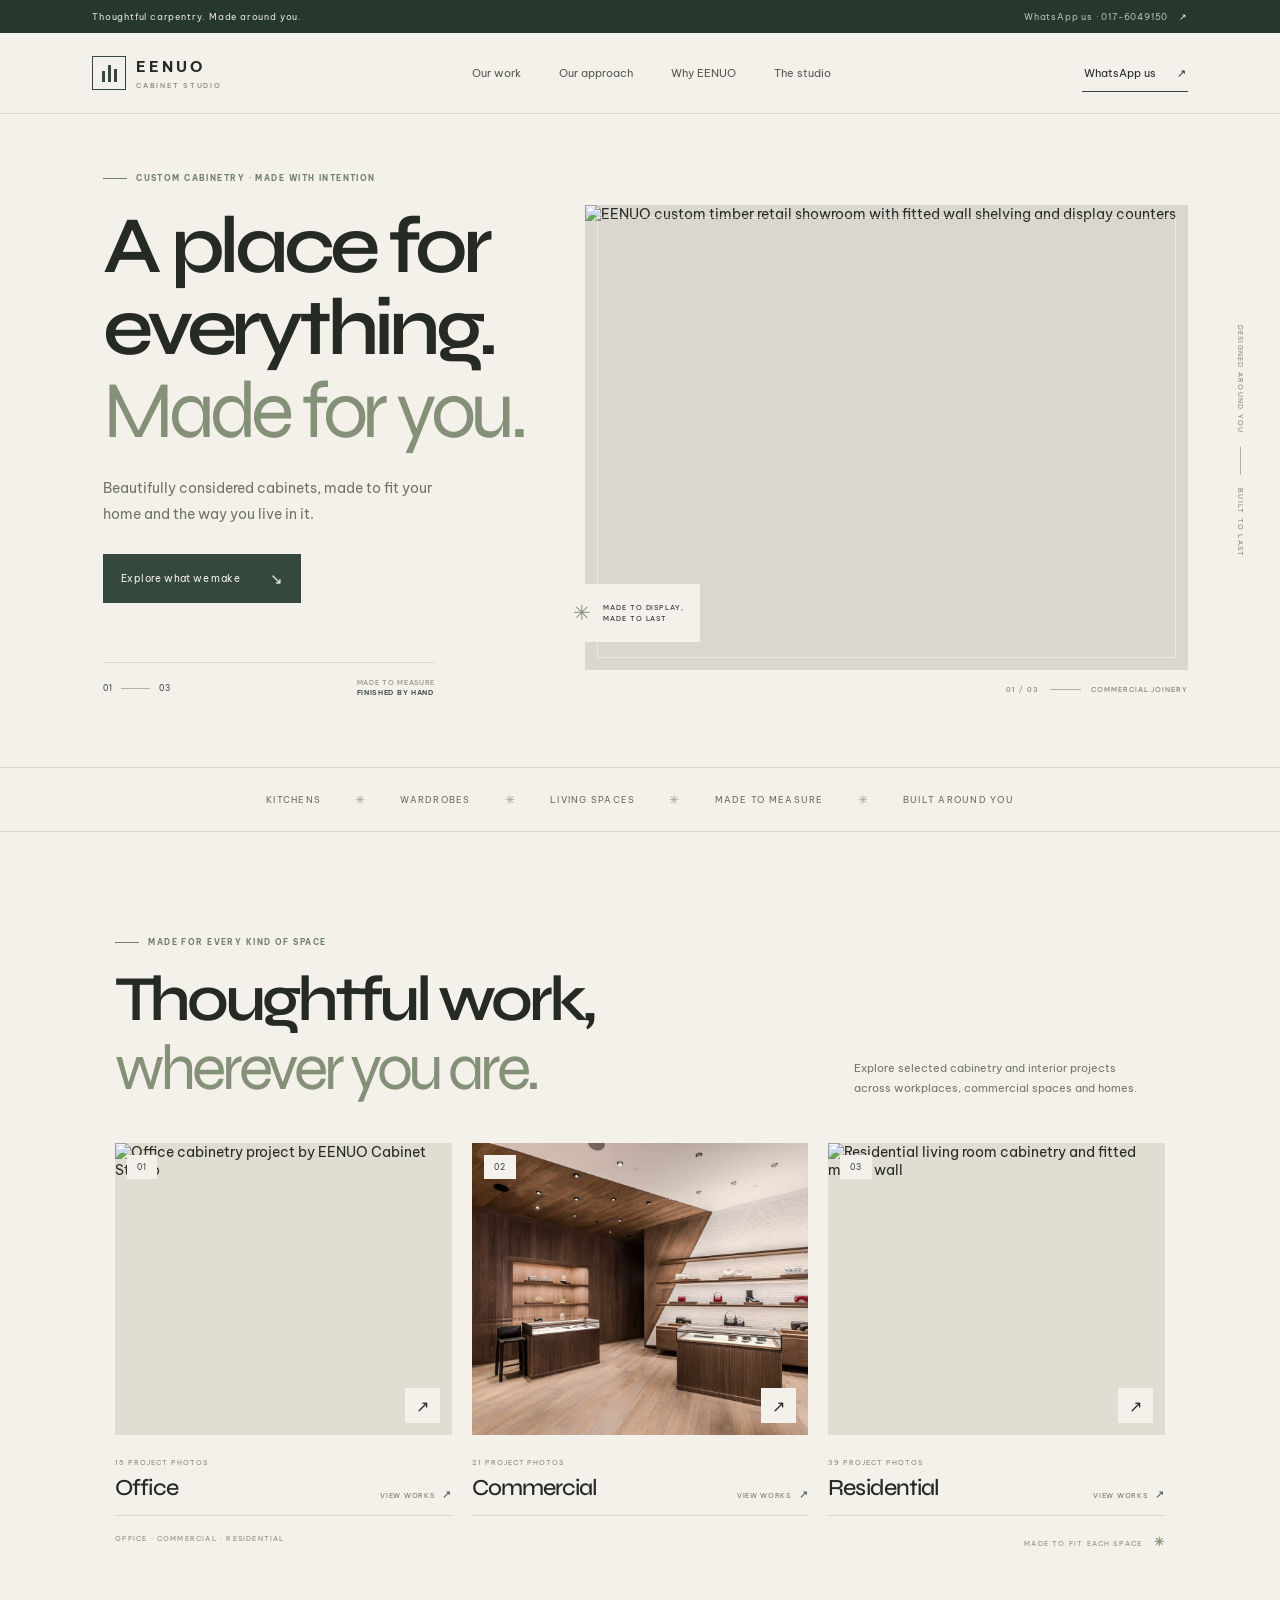
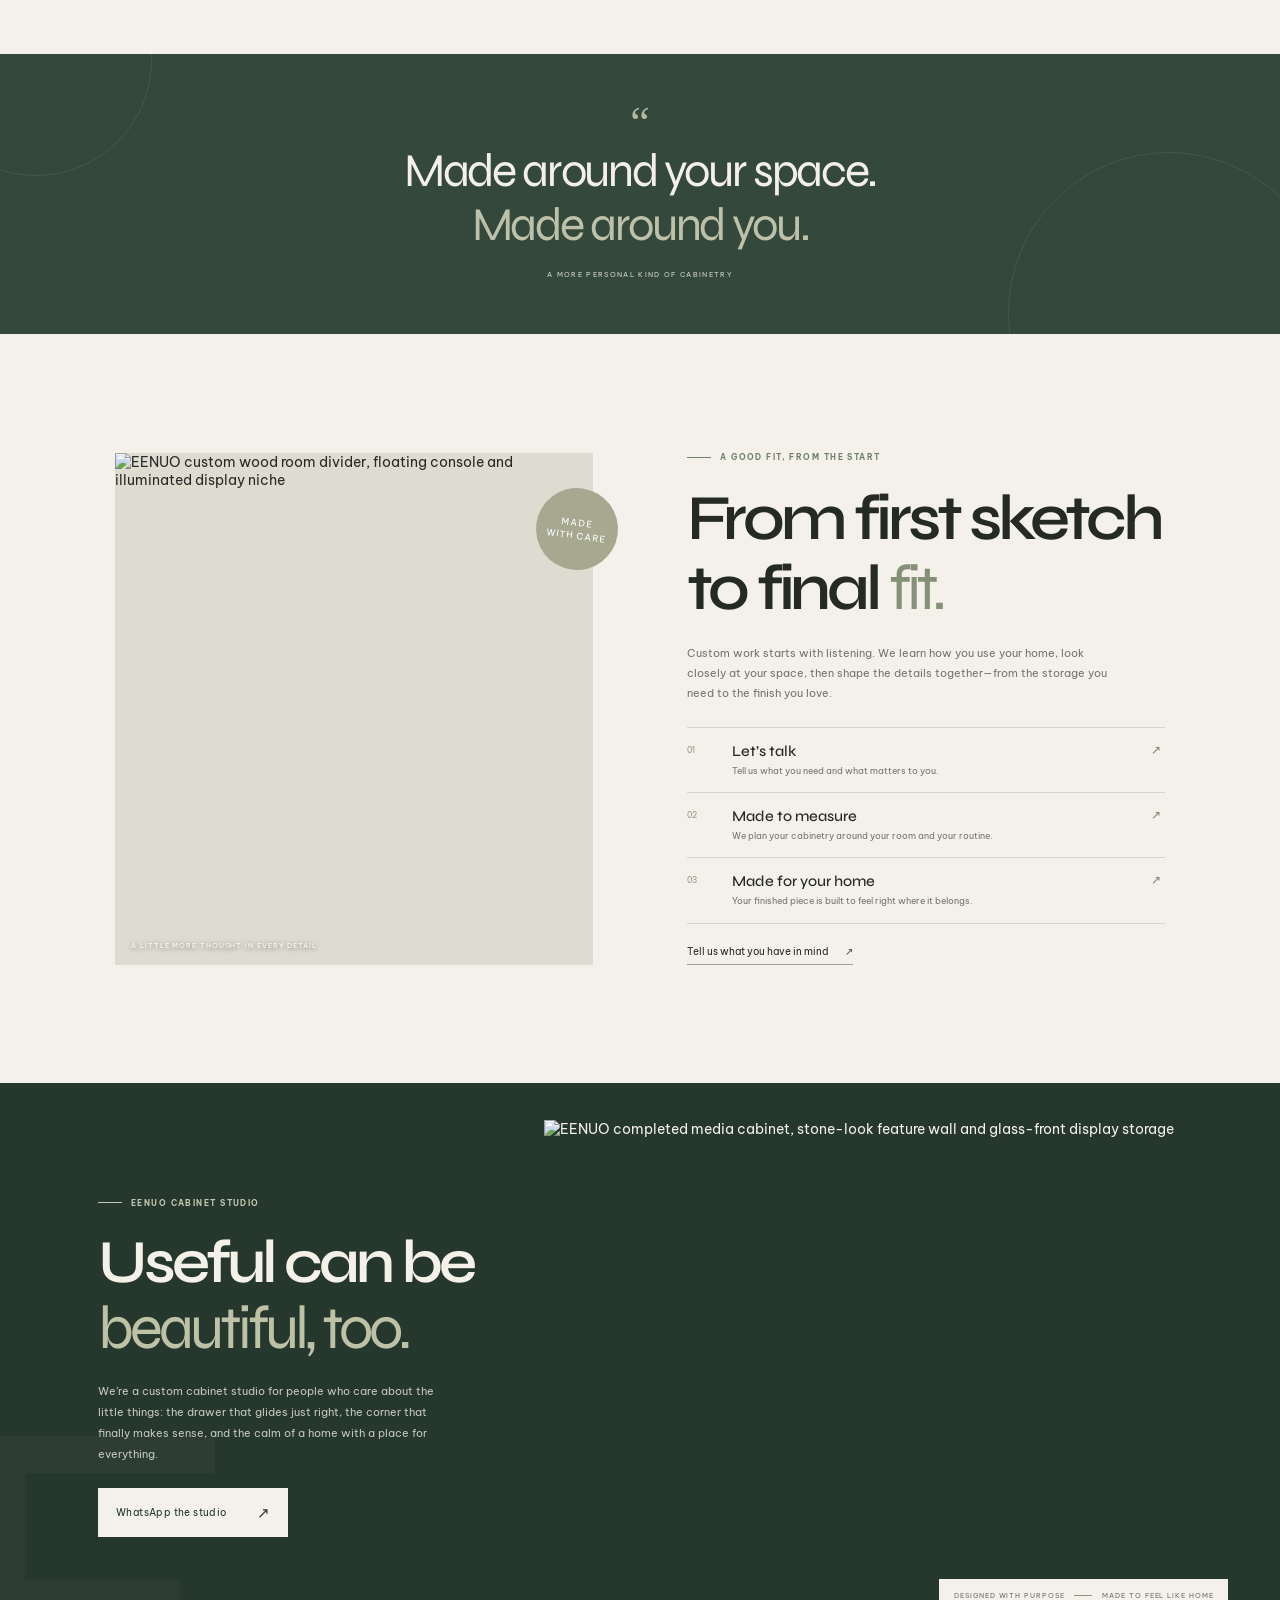
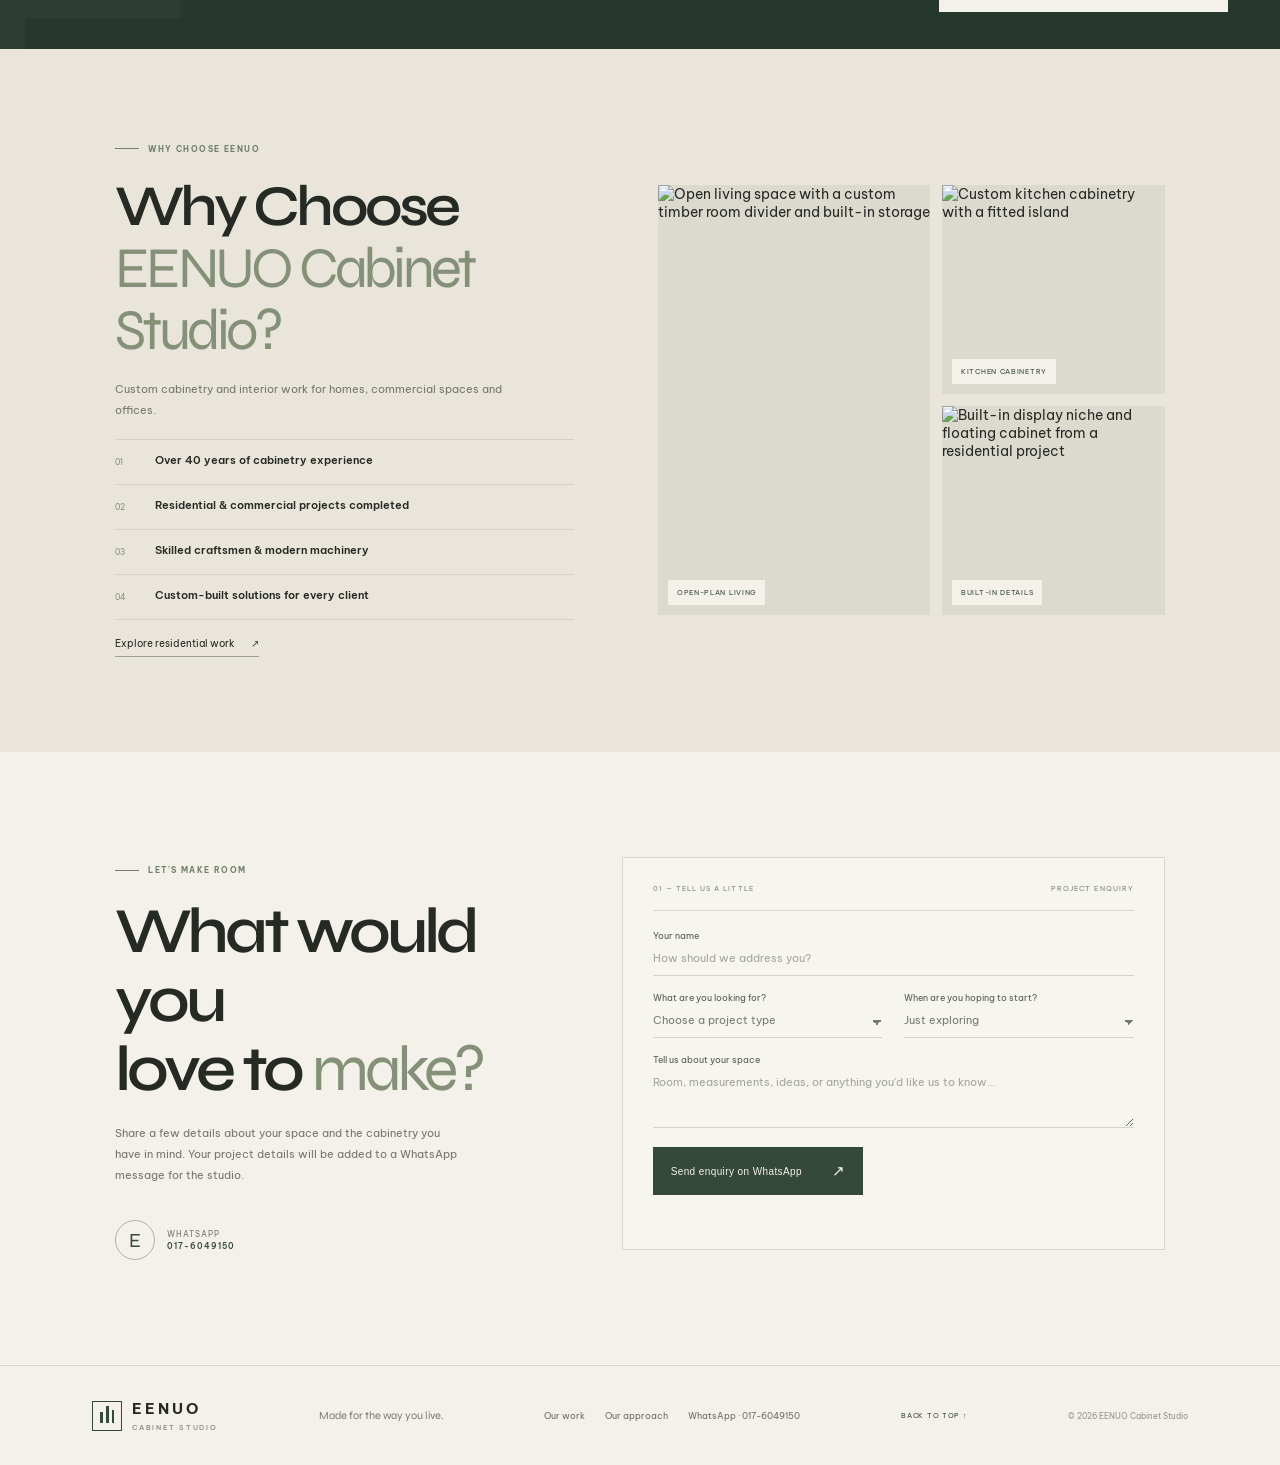
==== index.html @ 4eb57b09 "Add EENUO website pages and styles" ====
<!doctype html>
<html lang="en">
  <head>
    <meta charset="UTF-8" />
    <meta name="viewport" content="width=device-width, initial-scale=1.0" />
    <meta name="theme-color" content="#f4f1ea" />
    <meta name="description" content="EENUO Cabinet Studio creates custom cabinetry and interior joinery for office, commercial and residential spaces." />
    <title>EENUO Cabinet Studio — Made for the way you live</title>
    <link rel="preconnect" href="https://fonts.googleapis.com" />
    <link rel="preconnect" href="https://fonts.gstatic.com" crossorigin />
    <link href="https://fonts.googleapis.com/css2?family=Be+Vietnam+Pro:wght@400;500;600;700&family=Syne:wght@400;500;600;700&display=swap" rel="stylesheet" />
    <link rel="stylesheet" href="styles.css" />
    <link rel="stylesheet" href="styles-portfolio.css" />
  </head>
  <body>
    <div class="topline"><span>Thoughtful carpentry. Made around you.</span><a href="https://wa.me/60176049150?text=Hi%20EENUO%20Cabinet%20Studio%2C%20I%27d%20like%20to%20discuss%20a%20project." target="_blank" rel="noreferrer">WhatsApp us · 017-6049150 <span aria-hidden="true">↗</span></a></div>
    <header class="site-header">
      <a class="wordmark" href="#top" aria-label="EENUO Cabinet Studio home"><span class="wordmark-icon" aria-hidden="true"><i></i><i></i><i></i></span><span>EENUO<small>CABINET STUDIO</small></span></a>
      <nav class="desktop-nav" aria-label="Main navigation"><a href="#work">Our work</a><a href="#approach">Our approach</a><a href="#why-us">Why EENUO</a><a href="#studio">The studio</a></nav>
      <a class="nav-cta" href="https://wa.me/60176049150?text=Hi%20EENUO%20Cabinet%20Studio%2C%20I%27d%20like%20to%20discuss%20a%20project." target="_blank" rel="noreferrer">WhatsApp us <span aria-hidden="true">↗</span></a>
      <details class="mobile-nav"><summary aria-label="Open navigation"><span></span><span></span></summary><div class="mobile-panel"><a href="#work">Our work</a><a href="#approach">Our approach</a><a href="#why-us">Why EENUO</a><a href="#studio">The studio</a><a href="#contact">Start a project ↗</a></div></details>
    </header>

    <main id="top">
      <section class="hero">
        <div class="hero-copy"><p class="eyebrow"><span></span> CUSTOM CABINETRY · MADE WITH INTENTION</p><h1>A place for<br />everything.<br /><em>Made for you.</em></h1><p class="hero-lede">Beautifully considered cabinets, made to fit your home and the way you live in it.</p><a class="button button-dark" href="#work">Explore what we make <span aria-hidden="true">↘</span></a><div class="hero-foot"><span class="hero-index">01 <i></i> 03</span><span>MADE TO MEASURE<br /><b>FINISHED BY HAND</b></span></div></div>
        <div class="hero-image-wrap"><img src="assets/hero-showroom.jpg" alt="EENUO custom timber retail showroom with fitted wall shelving and display counters" fetchpriority="high" /><div class="hero-image-note"><span class="note-symbol">✳</span><span>MADE TO DISPLAY,<br />MADE TO LAST</span></div><div class="hero-image-tag">01 / 03 <i></i> COMMERCIAL JOINERY</div></div>
        <div class="vertical-label">DESIGNED AROUND YOU <i></i> BUILT TO LAST</div>
      </section>

      <section class="ticker" aria-label="Cabinet services"><span>Kitchens</span><i>✳</i><span>Wardrobes</span><i>✳</i><span>Living spaces</span><i>✳</i><span>Made to measure</span><i>✳</i><span>Built around you</span></section>

      <section class="work section-pad" id="work">
        <div class="section-heading"><div><p class="eyebrow"><span></span> MADE FOR EVERY KIND OF SPACE</p><h2>Thoughtful work,<br /><em>wherever you are.</em></h2></div><p class="heading-note">Explore selected cabinetry and interior projects across workplaces, commercial spaces and homes.</p></div>
        <div class="project-categories">
          <a class="category-card" href="office.html"><div class="category-photo"><img src="assets/office/office-01.jpg" alt="Office cabinetry project by EENUO Cabinet Studio" loading="lazy" /><span class="category-number">01</span><span class="category-arrow" aria-hidden="true">↗</span></div><div class="category-info"><div><span>15 PROJECT PHOTOS</span><h3>Office</h3></div><span class="category-link">VIEW WORKS <b>↗</b></span></div></a>
          <a class="category-card" href="commercial.html"><div class="category-photo"><img src="assets/commercial/commercial-01.jpg" alt="Commercial cabinetry project by EENUO Cabinet Studio" loading="lazy" /><span class="category-number">02</span><span class="category-arrow" aria-hidden="true">↗</span></div><div class="category-info"><div><span>21 PROJECT PHOTOS</span><h3>Commercial</h3></div><span class="category-link">VIEW WORKS <b>↗</b></span></div></a>
          <a class="category-card" href="residential.html"><div class="category-photo"><img src="assets/residential/media-wall.jpg" alt="Residential living room cabinetry and fitted media wall" loading="lazy" /><span class="category-number">03</span><span class="category-arrow" aria-hidden="true">↗</span></div><div class="category-info"><div><span>39 PROJECT PHOTOS</span><h3>Residential</h3></div><span class="category-link">VIEW WORKS <b>↗</b></span></div></a>
        </div>
        <div class="work-bottom"><span>OFFICE · COMMERCIAL · RESIDENTIAL</span><span>MADE TO FIT EACH SPACE <b>✳</b></span></div>
      </section>

      <section class="quote-band"><span class="quote-mark">“</span><p>Made around your space.<br /><em>Made around you.</em></p><span class="quote-caption">A MORE PERSONAL KIND OF CABINETRY</span></section>

      <section class="approach section-pad" id="approach">
        <div class="approach-visual"><img src="assets/joinery-detail.jpg" alt="EENUO custom wood room divider, floating console and illuminated display niche" loading="lazy" /><span class="approach-stamp">MADE<br />WITH CARE</span><span class="image-credit">A LITTLE MORE THOUGHT IN EVERY DETAIL</span></div>
        <div class="approach-copy"><p class="eyebrow"><span></span> A GOOD FIT, FROM THE START</p><h2>From first sketch<br />to final <em>fit.</em></h2><p>Custom work starts with listening. We learn how you use your home, look closely at your space, then shape the details together—from the storage you need to the finish you love.</p><div class="steps"><div class="step"><span>01</span><div><h3>Let’s talk</h3><p>Tell us what you need and what matters to you.</p></div><i>↗</i></div><div class="step"><span>02</span><div><h3>Made to measure</h3><p>We plan your cabinetry around your room and your routine.</p></div><i>↗</i></div><div class="step"><span>03</span><div><h3>Made for your home</h3><p>Your finished piece is built to feel right where it belongs.</p></div><i>↗</i></div></div><a class="text-link" href="#contact">Tell us what you have in mind <span>↗</span></a></div>
      </section>

      <section class="studio" id="studio"><div class="studio-copy"><p class="eyebrow"><span></span> EENUO CABINET STUDIO</p><h2>Useful can be<br /><em>beautiful, too.</em></h2><p>We’re a custom cabinet studio for people who care about the little things: the drawer that glides just right, the corner that finally makes sense, and the calm of a home with a place for everything.</p><a class="button button-light" href="https://wa.me/60176049150?text=Hi%20EENUO%20Cabinet%20Studio%2C%20I%27d%20like%20to%20discuss%20a%20project." target="_blank" rel="noreferrer">WhatsApp the studio <span aria-hidden="true">↗</span></a></div><div class="studio-visual"><img src="assets/media-storage.jpg" alt="EENUO completed media cabinet, stone-look feature wall and glass-front display storage" loading="lazy" /><div class="studio-caption"><span>DESIGNED WITH PURPOSE</span><i></i><span>MADE TO FEEL LIKE HOME</span></div></div><span class="studio-watermark">E</span></section>

      <section class="why-section" id="why-us">
        <div class="why-copy"><p class="eyebrow"><span></span> WHY CHOOSE EENUO</p><h2>Why Choose<br /><em>EENUO Cabinet Studio?</em></h2><p class="why-intro">Custom cabinetry and interior work for homes, commercial spaces and offices.</p>
          <div class="why-points"><article class="why-point"><span>01</span><div><h3>Over 40 years of cabinetry experience</h3></div></article><article class="why-point"><span>02</span><div><h3>Residential &amp; commercial projects completed</h3></div></article><article class="why-point"><span>03</span><div><h3>Skilled craftsmen &amp; modern machinery</h3></div></article><article class="why-point"><span>04</span><div><h3>Custom-built solutions for every client</h3></div></article></div>
          <a class="text-link" href="residential.html">Explore residential work <span>↗</span></a>
        </div>
        <div class="why-photos" aria-label="Selected residential cabinetry projects"><a class="why-photo why-photo-main" href="residential.html"><img src="assets/residential/living-room.jpg" alt="Open living space with a custom timber room divider and built-in storage" loading="lazy" /><span>OPEN-PLAN LIVING</span></a><a class="why-photo" href="residential.html"><img src="assets/residential/kitchen.jpg" alt="Custom kitchen cabinetry with a fitted island" loading="lazy" /><span>KITCHEN CABINETRY</span></a><a class="why-photo" href="residential.html"><img src="assets/residential/display-niche.jpg" alt="Built-in display niche and floating cabinet from a residential project" loading="lazy" /><span>BUILT-IN DETAILS</span></a></div>
      </section>

      <section class="contact section-pad" id="contact"><div class="contact-intro"><p class="eyebrow"><span></span> LET’S MAKE ROOM</p><h2>What would you<br />love to <em>make?</em></h2><p>Share a few details about your space and the cabinetry you have in mind. Your project details will be added to a WhatsApp message for the studio.</p><div class="contact-aside"><span class="contact-seal">E</span><span>WHATSAPP<br /><b>017-6049150</b></span></div></div><form class="project-form" id="project-form"><div class="form-top"><span>01 — TELL US A LITTLE</span><span>PROJECT ENQUIRY</span></div><label>Your name<input name="name" autocomplete="name" placeholder="How should we address you?" required /></label><div class="form-row"><label>What are you looking for?<select name="project" required><option value="" disabled selected>Choose a project type</option><option>Kitchen cabinets</option><option>Wardrobe</option><option>Living room or TV console</option><option>Whole-home cabinetry</option><option>Something else</option></select></label><label>When are you hoping to start?<select name="timing"><option>Just exploring</option><option>In the next 1–3 months</option><option>In 3–6 months</option><option>Flexible</option></select></label></div><label>Tell us about your space<textarea name="details" rows="3" placeholder="Room, measurements, ideas, or anything you'd like us to know…"></textarea></label><button class="button button-dark form-submit" type="submit">Send enquiry on WhatsApp <span aria-hidden="true">↗</span></button><p class="form-status" id="form-status" aria-live="polite"></p></form></section>
    </main>

    <footer class="footer"><a class="wordmark footer-brand" href="#top"><span class="wordmark-icon" aria-hidden="true"><i></i><i></i><i></i></span><span>EENUO<small>CABINET STUDIO</small></span></a><p>Made for the way you live.</p><nav aria-label="Footer navigation"><a href="#work">Our work</a><a href="#approach">Our approach</a><a href="https://wa.me/60176049150?text=Hi%20EENUO%20Cabinet%20Studio%2C%20I%27d%20like%20to%20discuss%20a%20project." target="_blank" rel="noreferrer">WhatsApp · 017-6049150</a></nav><a class="back-top" href="#top">BACK TO TOP ↑</a><span class="copyright">© 2026 EENUO Cabinet Studio</span></footer>
    <script src="script.js"></script>
  </body>
</html>
---- styles.css ----
:root{--paper:#f4f1ea;--paper2:#e9e5db;--ink:#262a25;--muted:#74766d;--line:#d9d6cc;--green:#34483c;--green2:#26372e;--olive:#a8a78e;--serif:"Manrope",Arial,sans-serif;--sans:"DM Sans",Arial,sans-serif}*{box-sizing:border-box}html{scroll-behavior:smooth;scroll-padding-top:90px}body{margin:0;background:var(--paper);color:var(--ink);font-family:var(--sans);font-size:14px;-webkit-font-smoothing:antialiased}a{color:inherit;text-decoration:none}img{display:block;width:100%;height:100%;object-fit:cover}.topline{height:33px;background:var(--green2);color:#e8e7df;display:flex;align-items:center;justify-content:space-between;padding:0 7.2%;font-size:9px;letter-spacing:.09em}.topline>a{color:#b9c0b2}.topline>a span{margin-left:8px;color:#fff}.site-header{height:81px;display:flex;align-items:center;justify-content:space-between;padding:0 7.2%;border-bottom:1px solid var(--line);position:relative;z-index:5;background:var(--paper)}.wordmark{display:flex;align-items:center;gap:10px;font-size:15px;font-weight:700;letter-spacing:.2em}.wordmark small{display:block;font-size:7px;font-weight:500;letter-spacing:.25em;color:#85867b;margin-top:5px}.wordmark-icon{height:34px;width:34px;border:1px solid var(--green);display:flex;align-items:end;justify-content:center;gap:3px;padding:7px}.wordmark-icon i{width:3px;background:var(--green);display:block}.wordmark-icon i:nth-child(1){height:11px}.wordmark-icon i:nth-child(2){height:17px}.wordmark-icon i:nth-child(3){height:13px}.desktop-nav{display:flex;gap:38px;font-size:11px;color:#555a51}.desktop-nav a:hover,.footer nav a:hover{color:#8a6849}.nav-cta{border-bottom:1px solid var(--green);padding:11px 2px;font-size:11px}.nav-cta span{margin-left:18px}.mobile-nav{display:none}.hero{position:relative;min-height:620px;display:grid;grid-template-columns:.84fr 1.16fr;padding:59px 7.2% 66px;gap:5.2%;align-items:center}.hero-copy{padding:0 0 2px 2.5%;position:relative;z-index:1}.eyebrow{display:flex;align-items:center;gap:9px;font-size:8px;font-weight:700;letter-spacing:.18em;color:#71806c;margin:0 0 22px}.eyebrow>span{width:24px;height:1px;background:currentColor}h1,h2,h3,p{margin-top:0}h1,h2{font-family:var(--serif);font-weight:500;letter-spacing:-.065em}h1{font-size:clamp(55px,6.3vw,88px);line-height:1.02;margin:0 0 24px}h1 em,h2 em{font-style:normal;color:#859078;font-weight:400}.hero-lede{font-size:14px;line-height:1.85;color:#70736a;max-width:330px;margin:0 0 26px}.button{display:inline-flex;align-items:center;justify-content:space-between;gap:30px;padding:15px 18px;font-size:10px;letter-spacing:.04em;transition:background .2s,transform .2s}.button:hover{transform:translateY(-2px)}.button-dark{background:var(--green);color:#f5f2e9}.button-dark:hover{background:var(--green2)}.button span{font-size:15px}.hero-foot{display:flex;align-items:center;justify-content:space-between;max-width:332px;border-top:1px solid var(--line);margin-top:59px;padding-top:15px;color:#85867d;font-size:7px;line-height:1.55;letter-spacing:.1em}.hero-foot>b,.hero-foot b{color:var(--green);font-weight:600}.hero-index{display:flex;align-items:center;gap:9px;color:var(--green);font-size:8px}.hero-index i{width:29px;height:1px;background:#afb3a5}.hero-image-wrap{height:465px;position:relative;background:#dad8ce}.hero-image-wrap>img{filter:saturate(.78)}.hero-image-wrap:after{content:"";position:absolute;inset:12px;border:1px solid #ffffff72;pointer-events:none}.hero-image-note{position:absolute;z-index:1;left:-28px;bottom:28px;background:var(--paper);display:flex;align-items:center;gap:11px;padding:12px 16px;font-size:7px;letter-spacing:.13em;line-height:1.6}.note-symbol{font-size:21px;color:#89957e}.hero-image-tag{position:absolute;right:0;bottom:-24px;font-size:7px;letter-spacing:.13em;color:#777a70}.hero-image-tag i{display:inline-block;width:31px;height:1px;background:#aeb0a3;vertical-align:middle;margin:0 8px}.vertical-label{position:absolute;right:2.7%;top:50%;writing-mode:vertical-rl;transform:translateY(-50%);font-size:7px;letter-spacing:.18em;color:#85877c}.vertical-label i{height:28px;width:1px;background:#aeb0a3;display:inline-block;margin:10px auto}.ticker{height:65px;border-top:1px solid var(--line);border-bottom:1px solid var(--line);display:flex;justify-content:center;align-items:center;gap:34px;color:#666c62;font-size:9px;letter-spacing:.14em;text-transform:uppercase}.ticker i{font-style:normal;font-size:12px;color:#9da08e}.section-pad{padding:105px 9%}.section-heading{display:flex;justify-content:space-between;align-items:end;margin-bottom:40px}.section-heading .eyebrow{margin-bottom:18px}h2{font-size:clamp(43px,5vw,66px);line-height:1.08;margin:0}.heading-note{max-width:300px;color:var(--muted);font-size:11px;line-height:1.8;margin:0 1% 5px 25px}.work-grid{display:grid;grid-template-columns:1.2fr 1fr 1fr;align-items:start;gap:20px}.work-card{display:block;min-width:0}.work-card-large{padding-top:26px}.work-photo{height:268px;position:relative;overflow:hidden;background:#e0ddd3}.work-card-large .work-photo{height:323px}.work-photo img{filter:saturate(.72);transition:transform .55s,filter .4s}.work-card:hover .work-photo img{transform:scale(1.035);filter:saturate(.95)}.photo-index{position:absolute;top:12px;left:12px;background:var(--paper);padding:7px 10px;font-size:8px;color:var(--green);letter-spacing:.12em}.photo-arrow{position:absolute;right:12px;bottom:12px;display:grid;place-items:center;width:32px;height:32px;background:var(--paper);font-size:15px;transition:background .2s,color .2s}.work-card:hover .photo-arrow{background:var(--green);color:#fff}.work-meta{display:flex;justify-content:space-between;gap:10px;align-items:center;padding:17px 0 15px;border-bottom:1px solid var(--line)}.work-meta h3{font-family:var(--serif);font-size:20px;font-weight:500;letter-spacing:-.04em;margin:0 0 6px}.work-meta p{font-size:9px;line-height:1.6;color:var(--muted);margin:0}.work-meta>span{font-size:7px;letter-spacing:.1em;color:#73796d;white-space:nowrap}.work-meta>span b{font-size:11px;color:var(--green);font-weight:400;margin-left:5px}.work-bottom{display:flex;justify-content:space-between;padding-top:18px;font-size:7px;letter-spacing:.17em;color:#8a8c81}.work-bottom b{color:#8e977e;margin-left:8px;font-size:12px}.quote-band{min-height:280px;background:var(--green);color:#f3f0e7;display:flex;flex-direction:column;align-items:center;justify-content:center;position:relative;text-align:center;overflow:hidden}.quote-band:before,.quote-band:after{content:"";position:absolute;width:230px;height:230px;border:1px solid #ffffff16;border-radius:50%}.quote-band:before{left:-80px;top:-110px}.quote-band:after{right:-50px;bottom:-140px;width:320px;height:320px}.quote-mark{font-family:Georgia,serif;font-size:44px;line-height:.6;color:#b5b99f}.quote-band p{font-family:var(--serif);font-size:clamp(30px,4vw,47px);line-height:1.16;letter-spacing:-.05em;margin:7px 0 17px}.quote-band p em{font-style:normal;color:#bdc1a9}.quote-caption{font-size:7px;letter-spacing:.19em;color:#d3d7c5}.approach{display:grid;grid-template-columns:1fr 1fr;gap:9%;align-items:center}.approach-visual{height:512px;position:relative;background:#dedbd1}.approach-visual>img{filter:saturate(.75)}.approach-stamp{position:absolute;right:-25px;top:35px;width:82px;height:82px;display:grid;place-items:center;text-align:center;background:#a6a88f;color:#fff;font-size:9px;line-height:1.5;letter-spacing:.12em;border-radius:50%;transform:rotate(8deg)}.image-credit{position:absolute;left:16px;bottom:15px;color:#fff;font-size:7px;letter-spacing:.13em;text-shadow:0 1px 5px #0009}.approach-copy{padding:13px 0}.approach-copy h2{margin-bottom:20px}.approach-copy>p:not(.eyebrow){max-width:425px;font-size:11px;line-height:1.85;color:var(--muted);margin:0 0 23px}.steps{border-top:1px solid var(--line)}.step{display:grid;grid-template-columns:35px 1fr 14px;gap:10px;align-items:start;padding:14px 0;border-bottom:1px solid var(--line)}.step>span{font-size:8px;color:#8b9580;padding-top:3px}.step h3{font-family:var(--serif);font-size:15px;font-weight:500;margin:0 0 4px}.step p{color:var(--muted);font-size:9px;line-height:1.6;margin:0}.step>i{font-size:12px;color:#77846c;font-style:normal}.text-link{display:inline-block;margin-top:21px;padding-bottom:6px;border-bottom:1px solid #9da193;font-size:10px}.text-link span{margin-left:14px;color:var(--green)}.studio{display:grid;grid-template-columns:.85fr 1.15fr;min-height:492px;background:var(--green2);color:#f4f1e9;position:relative;overflow:hidden}.studio-copy{padding:78px 6% 75px 18%;align-self:center;z-index:1}.studio-copy .eyebrow{color:#c2c7ad}.studio-copy h2{font-size:clamp(39px,4.8vw,61px);margin-bottom:20px}.studio-copy h2 em{color:#bdc2a6}.studio-copy>p:not(.eyebrow){max-width:360px;color:#c5c7bd;font-size:11px;line-height:1.9;margin-bottom:23px}.button-light{background:var(--paper);color:var(--green2)}.button-light:hover{background:#d8dacd}.studio-visual{min-height:492px;position:relative;margin:37px 7% 37px 0}.studio-visual img{filter:saturate(.72)}.studio-caption{position:absolute;bottom:0;right:0;display:flex;align-items:center;gap:10px;padding:12px 15px;background:var(--paper);color:#6b7064;font-size:7px;letter-spacing:.13em}.studio-caption i{height:1px;width:18px;background:#8a9380}.studio-watermark{position:absolute;font-family:var(--serif);font-size:500px;line-height:1;color:#ffffff08;left:-55px;bottom:-200px;pointer-events:none}.contact{display:grid;grid-template-columns:.85fr 1.15fr;gap:10%;align-items:start}.contact-intro{padding-top:8px}.contact-intro h2{margin-bottom:19px}.contact-intro>p:not(.eyebrow){font-size:11px;line-height:1.9;color:var(--muted);max-width:350px}.contact-aside{display:flex;align-items:center;gap:12px;margin-top:34px;font-size:8px;line-height:1.55;letter-spacing:.12em;color:#71776a}.contact-aside b{font-weight:600;color:var(--green)}.contact-seal{width:40px;height:40px;display:grid;place-items:center;border:1px solid #aeb29f;border-radius:50%;font-family:var(--serif);font-size:20px;color:var(--green)}.project-form{padding:26px 30px 24px;border:1px solid var(--line);background:#f7f5ef}.form-top{display:flex;justify-content:space-between;padding-bottom:17px;margin-bottom:19px;border-bottom:1px solid var(--line);font-size:7px;letter-spacing:.15em;color:#818579}.project-form label{display:block;font-size:9px;color:#555b51;margin-bottom:16px}.project-form input,.project-form select,.project-form textarea{display:block;width:100%;border:0;border-bottom:1px solid #d5d4ca;border-radius:0;background:transparent;padding:10px 0;color:var(--ink);font:400 11px var(--sans);outline:none}.project-form input:focus,.project-form select:focus,.project-form textarea:focus{border-color:#78836e}.project-form input::placeholder,.project-form textarea::placeholder{color:#a3a49a}.project-form select{color:#777a70;appearance:none;background:linear-gradient(45deg,transparent 50%,#777a70 50%) calc(100% - 5px) 17px/5px 5px no-repeat,linear-gradient(135deg,#777a70 50%,transparent 50%) 100% 17px/5px 5px no-repeat}.project-form select option{color:var(--ink)}.project-form textarea{resize:vertical}.form-row{display:grid;grid-template-columns:1fr 1fr;gap:22px}.form-submit{border:0;cursor:pointer;margin-top:3px}.form-status{min-height:18px;color:var(--green);font-size:10px;line-height:1.6;margin:12px 0 0}.footer{min-height:100px;padding:20px 7.2%;border-top:1px solid var(--line);display:flex;align-items:center;justify-content:space-between;gap:18px}.footer-brand .wordmark-icon{width:30px;height:30px}.footer>p{font-family:var(--serif);font-size:11px;color:#787b71;margin:0}.footer nav{display:flex;gap:20px;font-size:9px;color:#686e63}.back-top{font-size:7px;letter-spacing:.1em;color:var(--green)}.copyright{font-size:8px;color:#919388}.mobile-panel{display:none}@media(max-width:950px){.site-header{padding:0 5%}.hero{padding-left:6%;padding-right:6%;gap:4%;grid-template-columns:.9fr 1.1fr}.hero-image-wrap{height:400px}.section-pad{padding-left:6%;padding-right:6%}.work-grid{gap:13px}.work-photo{height:225px}.work-card-large .work-photo{height:275px}.approach{gap:7%}.approach-visual{height:450px}.studio-copy{padding-left:12%}.footer{padding-left:5%;padding-right:5%}}@media(max-width:680px){html{scroll-padding-top:70px}.topline{height:30px;padding:0 5%;font-size:8px}.site-header{height:69px;padding:0 5%}.desktop-nav,.nav-cta{display:none}.mobile-nav{display:block;position:relative}.mobile-nav summary{list-style:none;display:flex;width:38px;height:38px;flex-direction:column;align-items:center;justify-content:center;gap:6px;cursor:pointer}.mobile-nav summary::-webkit-details-marker{display:none}.mobile-nav summary span{width:19px;height:1px;background:var(--ink)}.mobile-panel{position:absolute;display:none;right:0;top:47px;width:185px;padding:10px;background:var(--paper);border:1px solid var(--line);box-shadow:0 12px 25px #20261d1c}.mobile-nav[open] .mobile-panel{display:grid}.mobile-panel a{padding:12px 8px;font-size:11px}.hero{display:flex;flex-direction:column;align-items:stretch;padding:44px 6% 48px;gap:36px}.hero-copy{padding-left:0}.hero h1{font-size:59px}.hero-lede{font-size:13px}.hero-foot{margin-top:35px}.hero-image-wrap{height:320px;margin-left:8px}.hero-image-note{left:-9px;bottom:18px}.vertical-label{display:none}.ticker{height:auto;min-height:60px;flex-wrap:wrap;gap:11px 14px;padding:14px 5%;font-size:7px;letter-spacing:.1em}.ticker i{font-size:10px}.section-pad{padding:70px 6%}.section-heading{display:block;margin-bottom:27px}.heading-note{margin:16px 0 0;max-width:390px}.section-heading h2{font-size:45px}.work-grid{grid-template-columns:1fr;gap:24px}.work-card-large{padding-top:0}.work-photo,.work-card-large .work-photo{height:270px}.work-meta h3{font-size:21px}.work-bottom{font-size:6px;letter-spacing:.1em}.quote-band{min-height:240px;padding:20px}.quote-band p{font-size:36px}.approach{grid-template-columns:1fr;gap:38px}.approach-visual{height:360px;margin-right:12px}.approach-stamp{right:-13px;width:72px;height:72px;font-size:8px}.approach-copy h2{font-size:46px}.studio{grid-template-columns:1fr}.studio-copy{padding:67px 8% 32px}.studio-copy h2{font-size:48px}.studio-visual{min-height:290px;height:290px;margin:0 6% 32px}.studio-watermark{font-size:330px;bottom:-125px}.contact{grid-template-columns:1fr;gap:30px}.contact-intro h2{font-size:47px}.contact-aside{margin-top:20px}.project-form{padding:21px 18px}.form-row{grid-template-columns:1fr;gap:0}.footer{padding:23px 6%;flex-wrap:wrap}.footer>p{order:3;width:100%;margin:0}.footer nav{display:none}.copyright{font-size:7px}.back-top{margin-left:auto}}@media(prefers-reduced-motion:reduce){html{scroll-behavior:auto}*,*:before,*:after{transition:none!important}}
---- styles-portfolio.css ----
:root{--serif:"Syne",sans-serif;--sans:"Be Vietnam Pro",Arial,sans-serif}
h1,h2{font-weight:600}
.project-categories{display:grid;grid-template-columns:repeat(3,minmax(0,1fr));gap:20px}
.category-card{display:block;min-width:0}
.category-photo{height:292px;position:relative;overflow:hidden;background:#e0ddd3}
.category-photo img{filter:saturate(.75);transition:transform .55s,filter .4s}
.category-card:hover .category-photo img{transform:scale(1.035);filter:saturate(1)}
.category-number{position:absolute;top:12px;left:12px;background:var(--paper);padding:7px 10px;font-size:8px;color:var(--green);letter-spacing:.12em}
.category-arrow{position:absolute;right:12px;bottom:12px;display:grid;place-items:center;width:35px;height:35px;background:var(--paper);font-size:16px;transition:background .2s,color .2s}
.category-card:hover .category-arrow{background:var(--green);color:#fff}
.category-info{display:flex;justify-content:space-between;gap:10px;align-items:end;padding:16px 0 14px;border-bottom:1px solid var(--line)}
.category-info>div>span{font-size:7px;letter-spacing:.14em;color:#85887d}
.category-info h3{font-family:var(--serif);font-size:23px;font-weight:500;letter-spacing:-.04em;margin:5px 0 0}
.category-link{font-size:7px;letter-spacing:.1em;color:#73796d;white-space:nowrap}
.category-link b{font-size:11px;color:var(--green);font-weight:400;margin-left:5px}
.portfolio-hero{padding:57px 9% 45px;background:var(--paper2)}
.portfolio-back{display:inline-flex;align-items:center;gap:9px;color:#697164;font-size:9px;letter-spacing:.1em;text-transform:uppercase;margin-bottom:34px}
.portfolio-back:hover{color:var(--green)}
.portfolio-heading{display:flex;align-items:end;justify-content:space-between;gap:30px}
.portfolio-heading h1{font-family:var(--serif);font-size:clamp(45px,6vw,75px);line-height:1.04;letter-spacing:-.065em;font-weight:500;margin:0}
.portfolio-heading h1 em{font-style:normal;color:#859078;font-weight:400}
.portfolio-heading>p{max-width:340px;margin:0 0 5px;color:var(--muted);font-size:11px;line-height:1.8}
.portfolio-gallery{padding:62px 9% 92px}
.gallery-grid{display:grid;grid-template-columns:repeat(3,minmax(0,1fr));gap:27px 20px}
.gallery-item{display:block;width:100%;border:0;padding:0;text-align:left;background:transparent;cursor:zoom-in;color:var(--ink)}
.gallery-image{display:block;height:300px;overflow:hidden;background:#e1ded5}
.gallery-image img{transition:transform .55s;filter:saturate(.8)}
.gallery-item:hover .gallery-image img{transform:scale(1.035)}
.gallery-item:focus-visible{outline:2px solid #7d8a73;outline-offset:5px}
.lightbox{width:min(94vw,1100px);max-width:none;max-height:92vh;border:0;padding:0;background:#1f241f;color:#f5f2e9}
.lightbox::backdrop{background:#111712dc;backdrop-filter:blur(3px)}
.lightbox img{display:block;width:100%;height:min(74vh,760px);object-fit:contain;background:#1f241f}
.lightbox-bar{display:flex;align-items:center;justify-content:space-between;padding:13px 18px;font-size:10px;letter-spacing:.08em}
.lightbox-close{width:34px;height:34px;border:1px solid #ffffff65;color:#fff;background:transparent;font-size:21px;cursor:pointer}
.lightbox-close:hover{background:#ffffff20}
.why-section{display:grid;grid-template-columns:.95fr 1.05fr;gap:8%;align-items:center;padding:95px 9%;background:var(--paper2)}
.why-copy h2{font-size:clamp(40px,4.5vw,58px);margin:0 0 17px}
.why-intro{max-width:420px;color:var(--muted);font-size:11px;line-height:1.85;margin:0 0 19px}
.why-points{border-top:1px solid #d3d0c6}
.why-point{display:grid;grid-template-columns:30px 1fr;gap:10px;padding:13px 0;border-bottom:1px solid #d3d0c6}
.why-point>span{font-size:8px;color:#859078;padding-top:4px}
.why-point h3{font-family:var(--sans);font-size:11px;font-weight:600;margin:0 0 4px}
.why-point p{font-size:9px;line-height:1.65;color:var(--muted);margin:0}
.why-copy .text-link{margin-top:17px}
.why-photos{display:grid;grid-template-columns:1.1fr .9fr;grid-template-rows:1fr 1fr;gap:12px;height:430px}
.why-photo{display:block;position:relative;overflow:hidden;background:#dcd9cf}
.why-photo img{transition:transform .5s;filter:saturate(.78)}
.why-photo:hover img{transform:scale(1.035)}
.why-photo-main{grid-row:1/3}
.why-photo>span{position:absolute;left:10px;bottom:10px;background:var(--paper);padding:8px 9px;font-size:7px;letter-spacing:.1em;color:var(--green)}
@media(max-width:950px){.category-photo{height:250px}.portfolio-hero{padding-left:6%;padding-right:6%}.portfolio-gallery{padding-left:6%;padding-right:6%}.gallery-image{height:245px}.why-section{padding-left:6%;padding-right:6%;gap:5%}.why-photos{height:380px}}
@media(max-width:680px){.project-categories{grid-template-columns:1fr;gap:23px}.category-photo{height:265px}.category-info h3{font-size:22px}.portfolio-hero{padding:34px 6% 30px}.portfolio-back{margin-bottom:25px}.portfolio-heading{display:block}.portfolio-heading h1{font-size:54px}.portfolio-heading>p{margin-top:14px}.portfolio-gallery{padding:37px 6% 65px}.gallery-grid{grid-template-columns:1fr;gap:23px}.gallery-image{height:280px}.lightbox{width:96vw}.lightbox img{height:68vh}.why-section{grid-template-columns:1fr;gap:34px;padding:68px 6%}.why-copy h2{font-size:45px}.why-photos{height:350px;grid-template-columns:1.05fr .95fr}}
@media(prefers-reduced-motion:reduce){.category-photo img,.gallery-image img{transition:none}}
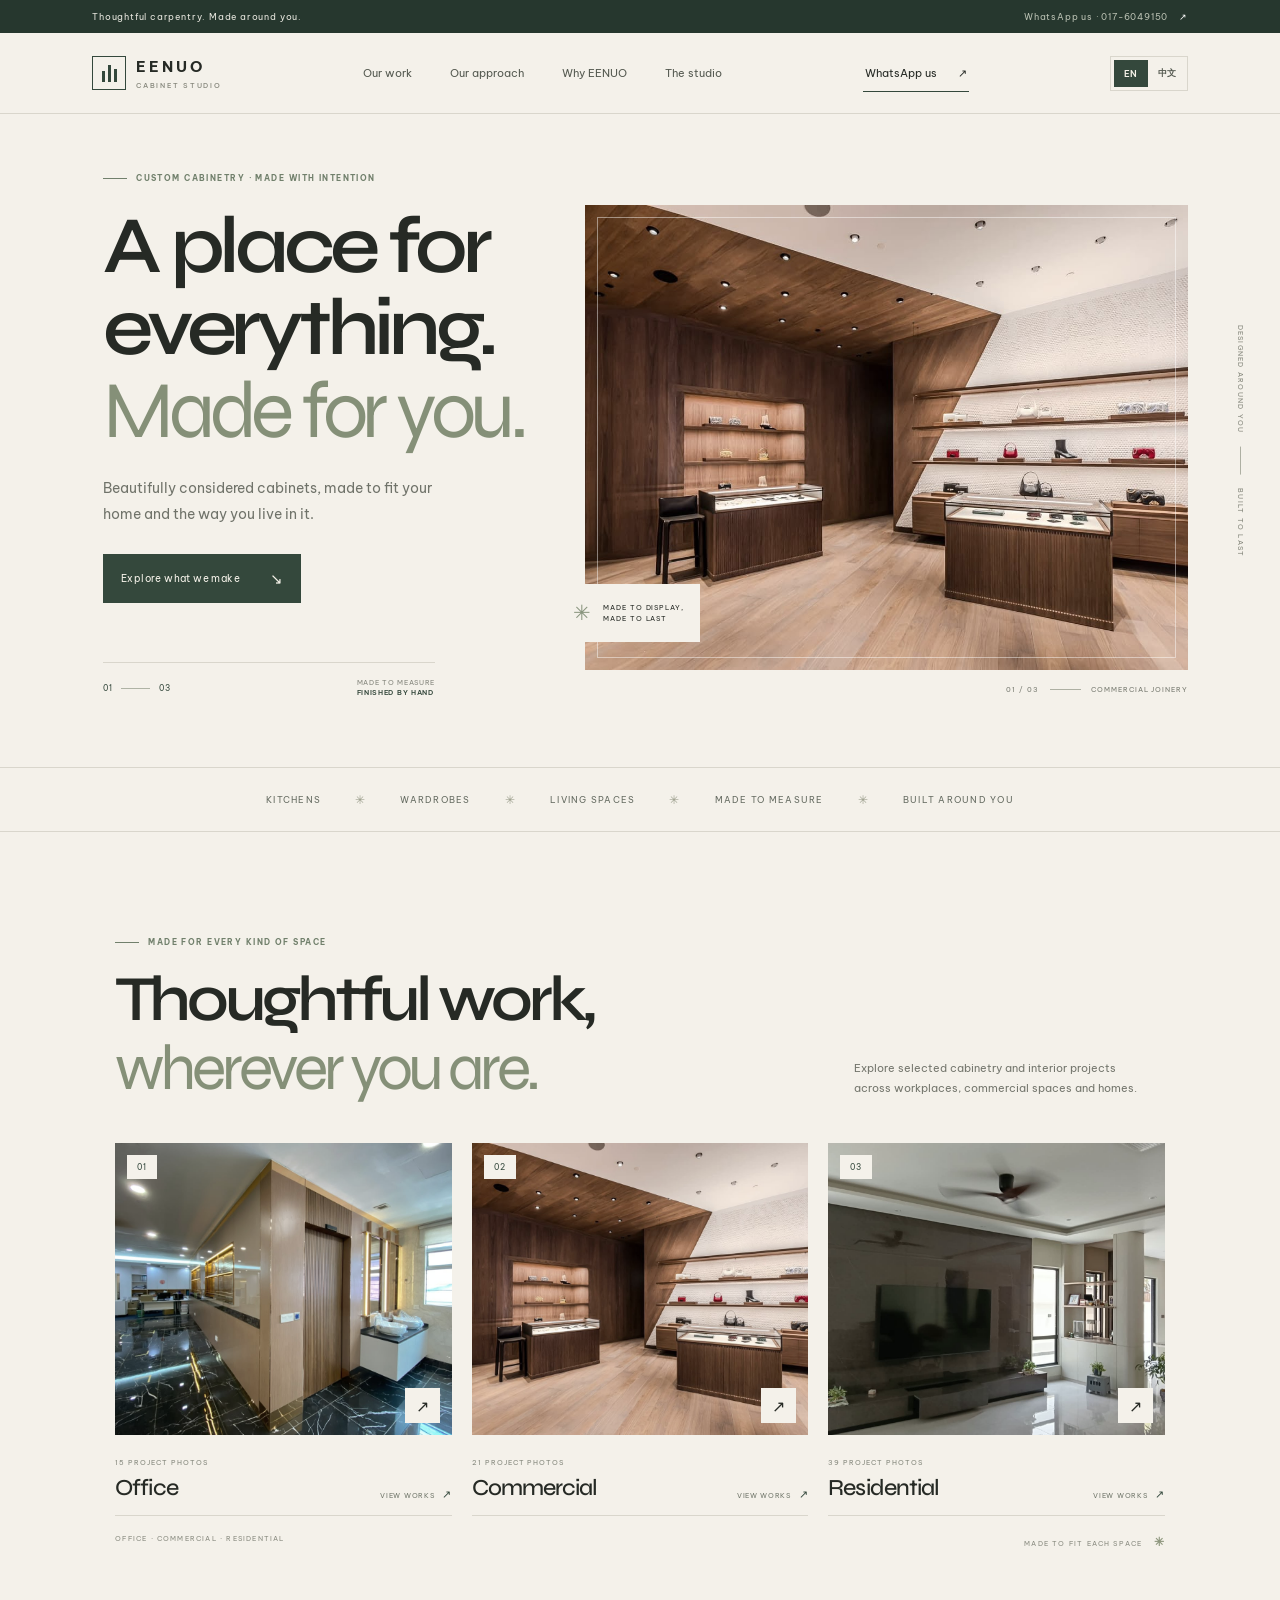
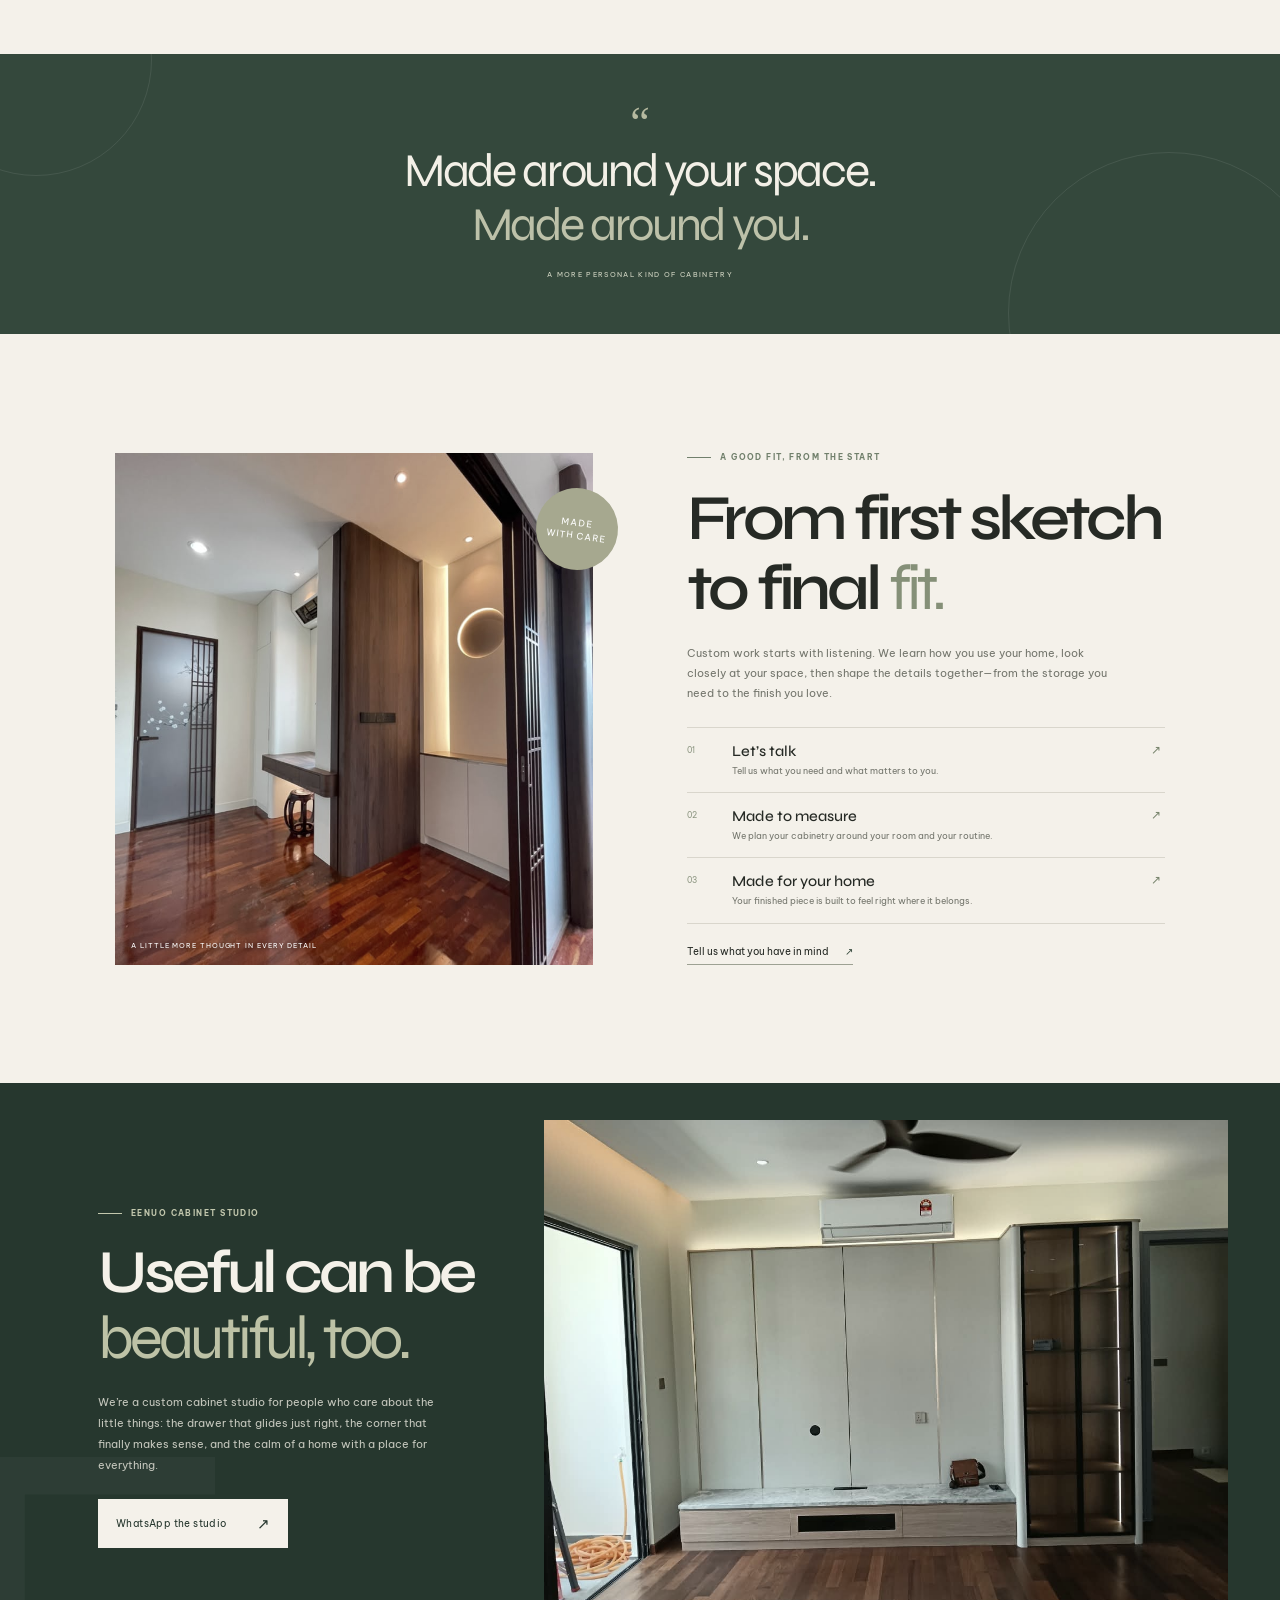
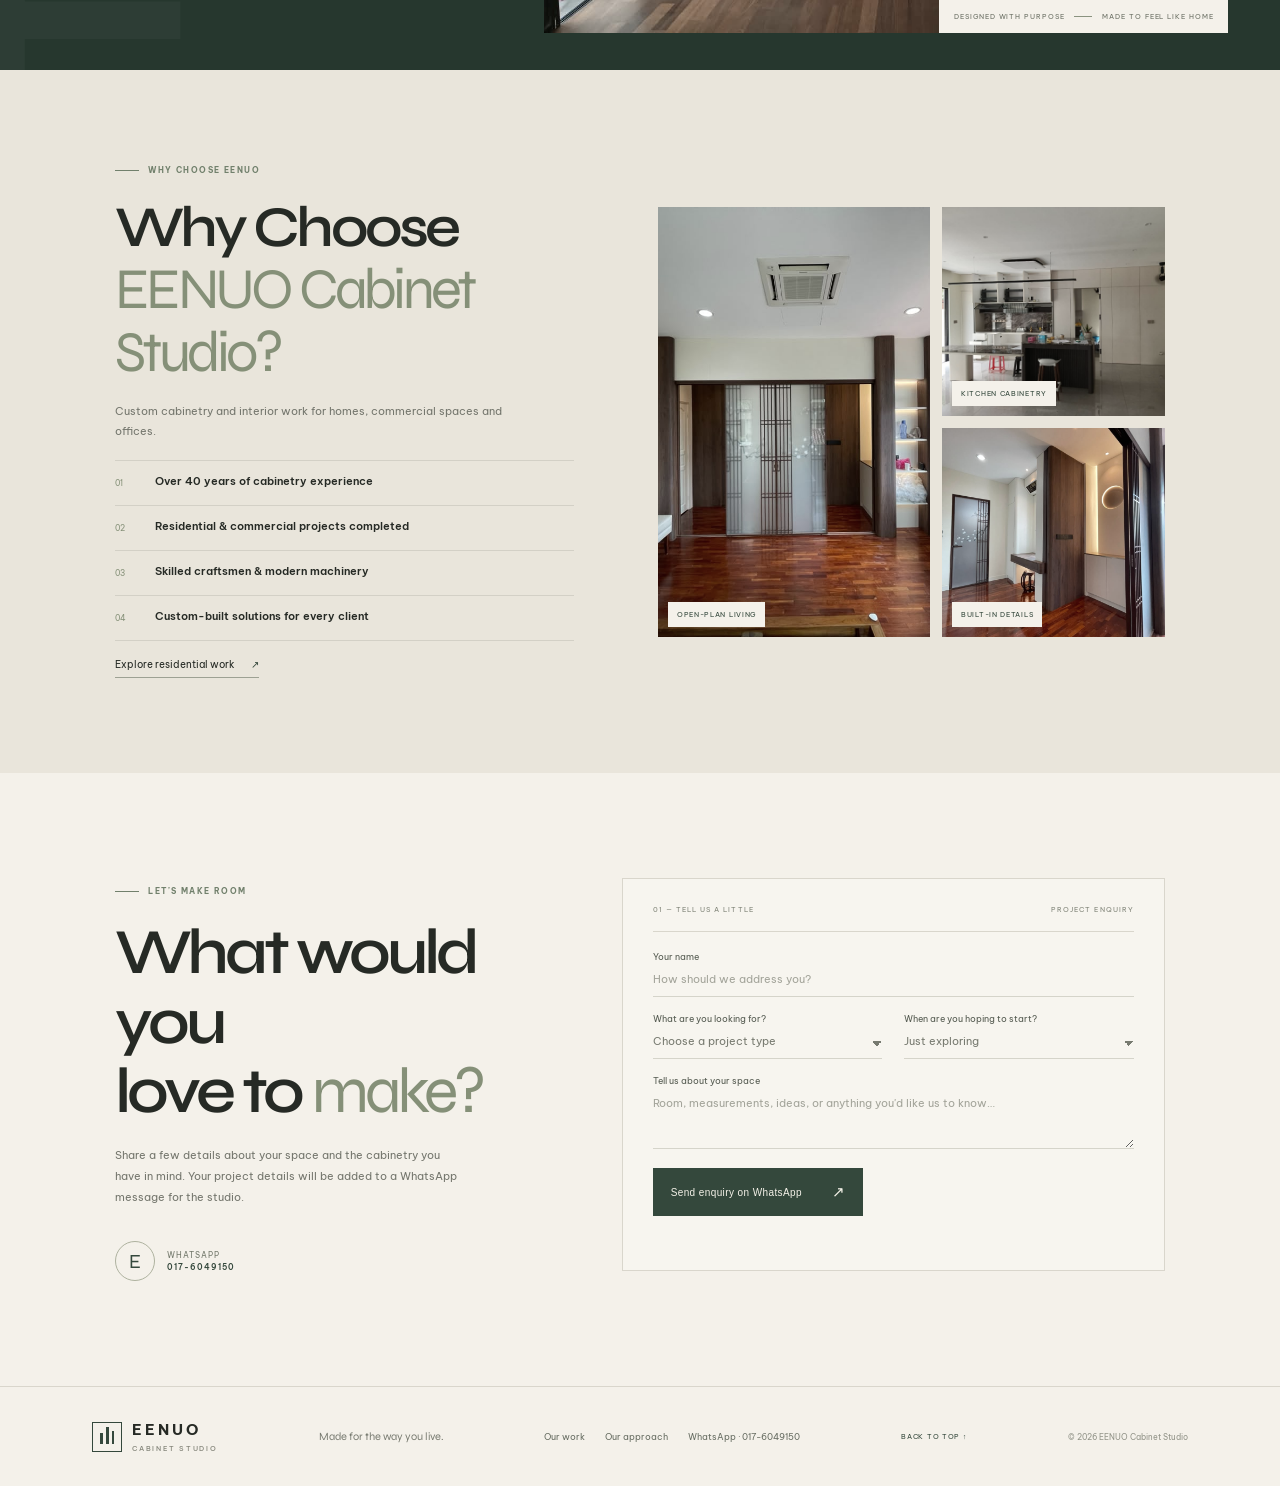
==== commit 0b203c65: "Add English and Chinese language switch" ====
--- a/index.html
+++ b/index.html
@@ -18,7 +18,7 @@
       <a class="wordmark" href="#top" aria-label="EENUO Cabinet Studio home"><span class="wordmark-icon" aria-hidden="true"><i></i><i></i><i></i></span><span>EENUO<small>CABINET STUDIO</small></span></a>
       <nav class="desktop-nav" aria-label="Main navigation"><a href="#work">Our work</a><a href="#approach">Our approach</a><a href="#why-us">Why EENUO</a><a href="#studio">The studio</a></nav>
       <a class="nav-cta" href="https://wa.me/60176049150?text=Hi%20EENUO%20Cabinet%20Studio%2C%20I%27d%20like%20to%20discuss%20a%20project." target="_blank" rel="noreferrer">WhatsApp us <span aria-hidden="true">↗</span></a>
-      <details class="mobile-nav"><summary aria-label="Open navigation"><span></span><span></span></summary><div class="mobile-panel"><a href="#work">Our work</a><a href="#approach">Our approach</a><a href="#why-us">Why EENUO</a><a href="#studio">The studio</a><a href="#contact">Start a project ↗</a></div></details>
+      <div class="language-switch" role="group" aria-label="Language selector"><button type="button" data-language="en" aria-pressed="true">EN</button><button type="button" data-language="zh" aria-pressed="false">中文</button></div><details class="mobile-nav"><summary aria-label="Open navigation"><span></span><span></span></summary><div class="mobile-panel"><a href="#work">Our work</a><a href="#approach">Our approach</a><a href="#why-us">Why EENUO</a><a href="#studio">The studio</a><a href="#contact">Start a project ↗</a></div></details>
     </header>
 
     <main id="top">
@@ -61,6 +61,6 @@
     </main>
 
     <footer class="footer"><a class="wordmark footer-brand" href="#top"><span class="wordmark-icon" aria-hidden="true"><i></i><i></i><i></i></span><span>EENUO<small>CABINET STUDIO</small></span></a><p>Made for the way you live.</p><nav aria-label="Footer navigation"><a href="#work">Our work</a><a href="#approach">Our approach</a><a href="https://wa.me/60176049150?text=Hi%20EENUO%20Cabinet%20Studio%2C%20I%27d%20like%20to%20discuss%20a%20project." target="_blank" rel="noreferrer">WhatsApp · 017-6049150</a></nav><a class="back-top" href="#top">BACK TO TOP ↑</a><span class="copyright">© 2026 EENUO Cabinet Studio</span></footer>
-    <script src="script.js"></script>
+    <script src="script.js"></script><script src="language.js"></script>
   </body>
 </html>
--- a/styles.css
+++ b/styles.css
@@ -1 +1,7 @@
 :root{--paper:#f4f1ea;--paper2:#e9e5db;--ink:#262a25;--muted:#74766d;--line:#d9d6cc;--green:#34483c;--green2:#26372e;--olive:#a8a78e;--serif:"Manrope",Arial,sans-serif;--sans:"DM Sans",Arial,sans-serif}*{box-sizing:border-box}html{scroll-behavior:smooth;scroll-padding-top:90px}body{margin:0;background:var(--paper);color:var(--ink);font-family:var(--sans);font-size:14px;-webkit-font-smoothing:antialiased}a{color:inherit;text-decoration:none}img{display:block;width:100%;height:100%;object-fit:cover}.topline{height:33px;background:var(--green2);color:#e8e7df;display:flex;align-items:center;justify-content:space-between;padding:0 7.2%;font-size:9px;letter-spacing:.09em}.topline>a{color:#b9c0b2}.topline>a span{margin-left:8px;color:#fff}.site-header{height:81px;display:flex;align-items:center;justify-content:space-between;padding:0 7.2%;border-bottom:1px solid var(--line);position:relative;z-index:5;background:var(--paper)}.wordmark{display:flex;align-items:center;gap:10px;font-size:15px;font-weight:700;letter-spacing:.2em}.wordmark small{display:block;font-size:7px;font-weight:500;letter-spacing:.25em;color:#85867b;margin-top:5px}.wordmark-icon{height:34px;width:34px;border:1px solid var(--green);display:flex;align-items:end;justify-content:center;gap:3px;padding:7px}.wordmark-icon i{width:3px;background:var(--green);display:block}.wordmark-icon i:nth-child(1){height:11px}.wordmark-icon i:nth-child(2){height:17px}.wordmark-icon i:nth-child(3){height:13px}.desktop-nav{display:flex;gap:38px;font-size:11px;color:#555a51}.desktop-nav a:hover,.footer nav a:hover{color:#8a6849}.nav-cta{border-bottom:1px solid var(--green);padding:11px 2px;font-size:11px}.nav-cta span{margin-left:18px}.mobile-nav{display:none}.hero{position:relative;min-height:620px;display:grid;grid-template-columns:.84fr 1.16fr;padding:59px 7.2% 66px;gap:5.2%;align-items:center}.hero-copy{padding:0 0 2px 2.5%;position:relative;z-index:1}.eyebrow{display:flex;align-items:center;gap:9px;font-size:8px;font-weight:700;letter-spacing:.18em;color:#71806c;margin:0 0 22px}.eyebrow>span{width:24px;height:1px;background:currentColor}h1,h2,h3,p{margin-top:0}h1,h2{font-family:var(--serif);font-weight:500;letter-spacing:-.065em}h1{font-size:clamp(55px,6.3vw,88px);line-height:1.02;margin:0 0 24px}h1 em,h2 em{font-style:normal;color:#859078;font-weight:400}.hero-lede{font-size:14px;line-height:1.85;color:#70736a;max-width:330px;margin:0 0 26px}.button{display:inline-flex;align-items:center;justify-content:space-between;gap:30px;padding:15px 18px;font-size:10px;letter-spacing:.04em;transition:background .2s,transform .2s}.button:hover{transform:translateY(-2px)}.button-dark{background:var(--green);color:#f5f2e9}.button-dark:hover{background:var(--green2)}.button span{font-size:15px}.hero-foot{display:flex;align-items:center;justify-content:space-between;max-width:332px;border-top:1px solid var(--line);margin-top:59px;padding-top:15px;color:#85867d;font-size:7px;line-height:1.55;letter-spacing:.1em}.hero-foot>b,.hero-foot b{color:var(--green);font-weight:600}.hero-index{display:flex;align-items:center;gap:9px;color:var(--green);font-size:8px}.hero-index i{width:29px;height:1px;background:#afb3a5}.hero-image-wrap{height:465px;position:relative;background:#dad8ce}.hero-image-wrap>img{filter:saturate(.78)}.hero-image-wrap:after{content:"";position:absolute;inset:12px;border:1px solid #ffffff72;pointer-events:none}.hero-image-note{position:absolute;z-index:1;left:-28px;bottom:28px;background:var(--paper);display:flex;align-items:center;gap:11px;padding:12px 16px;font-size:7px;letter-spacing:.13em;line-height:1.6}.note-symbol{font-size:21px;color:#89957e}.hero-image-tag{position:absolute;right:0;bottom:-24px;font-size:7px;letter-spacing:.13em;color:#777a70}.hero-image-tag i{display:inline-block;width:31px;height:1px;background:#aeb0a3;vertical-align:middle;margin:0 8px}.vertical-label{position:absolute;right:2.7%;top:50%;writing-mode:vertical-rl;transform:translateY(-50%);font-size:7px;letter-spacing:.18em;color:#85877c}.vertical-label i{height:28px;width:1px;background:#aeb0a3;display:inline-block;margin:10px auto}.ticker{height:65px;border-top:1px solid var(--line);border-bottom:1px solid var(--line);display:flex;justify-content:center;align-items:center;gap:34px;color:#666c62;font-size:9px;letter-spacing:.14em;text-transform:uppercase}.ticker i{font-style:normal;font-size:12px;color:#9da08e}.section-pad{padding:105px 9%}.section-heading{display:flex;justify-content:space-between;align-items:end;margin-bottom:40px}.section-heading .eyebrow{margin-bottom:18px}h2{font-size:clamp(43px,5vw,66px);line-height:1.08;margin:0}.heading-note{max-width:300px;color:var(--muted);font-size:11px;line-height:1.8;margin:0 1% 5px 25px}.work-grid{display:grid;grid-template-columns:1.2fr 1fr 1fr;align-items:start;gap:20px}.work-card{display:block;min-width:0}.work-card-large{padding-top:26px}.work-photo{height:268px;position:relative;overflow:hidden;background:#e0ddd3}.work-card-large .work-photo{height:323px}.work-photo img{filter:saturate(.72);transition:transform .55s,filter .4s}.work-card:hover .work-photo img{transform:scale(1.035);filter:saturate(.95)}.photo-index{position:absolute;top:12px;left:12px;background:var(--paper);padding:7px 10px;font-size:8px;color:var(--green);letter-spacing:.12em}.photo-arrow{position:absolute;right:12px;bottom:12px;display:grid;place-items:center;width:32px;height:32px;background:var(--paper);font-size:15px;transition:background .2s,color .2s}.work-card:hover .photo-arrow{background:var(--green);color:#fff}.work-meta{display:flex;justify-content:space-between;gap:10px;align-items:center;padding:17px 0 15px;border-bottom:1px solid var(--line)}.work-meta h3{font-family:var(--serif);font-size:20px;font-weight:500;letter-spacing:-.04em;margin:0 0 6px}.work-meta p{font-size:9px;line-height:1.6;color:var(--muted);margin:0}.work-meta>span{font-size:7px;letter-spacing:.1em;color:#73796d;white-space:nowrap}.work-meta>span b{font-size:11px;color:var(--green);font-weight:400;margin-left:5px}.work-bottom{display:flex;justify-content:space-between;padding-top:18px;font-size:7px;letter-spacing:.17em;color:#8a8c81}.work-bottom b{color:#8e977e;margin-left:8px;font-size:12px}.quote-band{min-height:280px;background:var(--green);color:#f3f0e7;display:flex;flex-direction:column;align-items:center;justify-content:center;position:relative;text-align:center;overflow:hidden}.quote-band:before,.quote-band:after{content:"";position:absolute;width:230px;height:230px;border:1px solid #ffffff16;border-radius:50%}.quote-band:before{left:-80px;top:-110px}.quote-band:after{right:-50px;bottom:-140px;width:320px;height:320px}.quote-mark{font-family:Georgia,serif;font-size:44px;line-height:.6;color:#b5b99f}.quote-band p{font-family:var(--serif);font-size:clamp(30px,4vw,47px);line-height:1.16;letter-spacing:-.05em;margin:7px 0 17px}.quote-band p em{font-style:normal;color:#bdc1a9}.quote-caption{font-size:7px;letter-spacing:.19em;color:#d3d7c5}.approach{display:grid;grid-template-columns:1fr 1fr;gap:9%;align-items:center}.approach-visual{height:512px;position:relative;background:#dedbd1}.approach-visual>img{filter:saturate(.75)}.approach-stamp{position:absolute;right:-25px;top:35px;width:82px;height:82px;display:grid;place-items:center;text-align:center;background:#a6a88f;color:#fff;font-size:9px;line-height:1.5;letter-spacing:.12em;border-radius:50%;transform:rotate(8deg)}.image-credit{position:absolute;left:16px;bottom:15px;color:#fff;font-size:7px;letter-spacing:.13em;text-shadow:0 1px 5px #0009}.approach-copy{padding:13px 0}.approach-copy h2{margin-bottom:20px}.approach-copy>p:not(.eyebrow){max-width:425px;font-size:11px;line-height:1.85;color:var(--muted);margin:0 0 23px}.steps{border-top:1px solid var(--line)}.step{display:grid;grid-template-columns:35px 1fr 14px;gap:10px;align-items:start;padding:14px 0;border-bottom:1px solid var(--line)}.step>span{font-size:8px;color:#8b9580;padding-top:3px}.step h3{font-family:var(--serif);font-size:15px;font-weight:500;margin:0 0 4px}.step p{color:var(--muted);font-size:9px;line-height:1.6;margin:0}.step>i{font-size:12px;color:#77846c;font-style:normal}.text-link{display:inline-block;margin-top:21px;padding-bottom:6px;border-bottom:1px solid #9da193;font-size:10px}.text-link span{margin-left:14px;color:var(--green)}.studio{display:grid;grid-template-columns:.85fr 1.15fr;min-height:492px;background:var(--green2);color:#f4f1e9;position:relative;overflow:hidden}.studio-copy{padding:78px 6% 75px 18%;align-self:center;z-index:1}.studio-copy .eyebrow{color:#c2c7ad}.studio-copy h2{font-size:clamp(39px,4.8vw,61px);margin-bottom:20px}.studio-copy h2 em{color:#bdc2a6}.studio-copy>p:not(.eyebrow){max-width:360px;color:#c5c7bd;font-size:11px;line-height:1.9;margin-bottom:23px}.button-light{background:var(--paper);color:var(--green2)}.button-light:hover{background:#d8dacd}.studio-visual{min-height:492px;position:relative;margin:37px 7% 37px 0}.studio-visual img{filter:saturate(.72)}.studio-caption{position:absolute;bottom:0;right:0;display:flex;align-items:center;gap:10px;padding:12px 15px;background:var(--paper);color:#6b7064;font-size:7px;letter-spacing:.13em}.studio-caption i{height:1px;width:18px;background:#8a9380}.studio-watermark{position:absolute;font-family:var(--serif);font-size:500px;line-height:1;color:#ffffff08;left:-55px;bottom:-200px;pointer-events:none}.contact{display:grid;grid-template-columns:.85fr 1.15fr;gap:10%;align-items:start}.contact-intro{padding-top:8px}.contact-intro h2{margin-bottom:19px}.contact-intro>p:not(.eyebrow){font-size:11px;line-height:1.9;color:var(--muted);max-width:350px}.contact-aside{display:flex;align-items:center;gap:12px;margin-top:34px;font-size:8px;line-height:1.55;letter-spacing:.12em;color:#71776a}.contact-aside b{font-weight:600;color:var(--green)}.contact-seal{width:40px;height:40px;display:grid;place-items:center;border:1px solid #aeb29f;border-radius:50%;font-family:var(--serif);font-size:20px;color:var(--green)}.project-form{padding:26px 30px 24px;border:1px solid var(--line);background:#f7f5ef}.form-top{display:flex;justify-content:space-between;padding-bottom:17px;margin-bottom:19px;border-bottom:1px solid var(--line);font-size:7px;letter-spacing:.15em;color:#818579}.project-form label{display:block;font-size:9px;color:#555b51;margin-bottom:16px}.project-form input,.project-form select,.project-form textarea{display:block;width:100%;border:0;border-bottom:1px solid #d5d4ca;border-radius:0;background:transparent;padding:10px 0;color:var(--ink);font:400 11px var(--sans);outline:none}.project-form input:focus,.project-form select:focus,.project-form textarea:focus{border-color:#78836e}.project-form input::placeholder,.project-form textarea::placeholder{color:#a3a49a}.project-form select{color:#777a70;appearance:none;background:linear-gradient(45deg,transparent 50%,#777a70 50%) calc(100% - 5px) 17px/5px 5px no-repeat,linear-gradient(135deg,#777a70 50%,transparent 50%) 100% 17px/5px 5px no-repeat}.project-form select option{color:var(--ink)}.project-form textarea{resize:vertical}.form-row{display:grid;grid-template-columns:1fr 1fr;gap:22px}.form-submit{border:0;cursor:pointer;margin-top:3px}.form-status{min-height:18px;color:var(--green);font-size:10px;line-height:1.6;margin:12px 0 0}.footer{min-height:100px;padding:20px 7.2%;border-top:1px solid var(--line);display:flex;align-items:center;justify-content:space-between;gap:18px}.footer-brand .wordmark-icon{width:30px;height:30px}.footer>p{font-family:var(--serif);font-size:11px;color:#787b71;margin:0}.footer nav{display:flex;gap:20px;font-size:9px;color:#686e63}.back-top{font-size:7px;letter-spacing:.1em;color:var(--green)}.copyright{font-size:8px;color:#919388}.mobile-panel{display:none}@media(max-width:950px){.site-header{padding:0 5%}.hero{padding-left:6%;padding-right:6%;gap:4%;grid-template-columns:.9fr 1.1fr}.hero-image-wrap{height:400px}.section-pad{padding-left:6%;padding-right:6%}.work-grid{gap:13px}.work-photo{height:225px}.work-card-large .work-photo{height:275px}.approach{gap:7%}.approach-visual{height:450px}.studio-copy{padding-left:12%}.footer{padding-left:5%;padding-right:5%}}@media(max-width:680px){html{scroll-padding-top:70px}.topline{height:30px;padding:0 5%;font-size:8px}.site-header{height:69px;padding:0 5%}.desktop-nav,.nav-cta{display:none}.mobile-nav{display:block;position:relative}.mobile-nav summary{list-style:none;display:flex;width:38px;height:38px;flex-direction:column;align-items:center;justify-content:center;gap:6px;cursor:pointer}.mobile-nav summary::-webkit-details-marker{display:none}.mobile-nav summary span{width:19px;height:1px;background:var(--ink)}.mobile-panel{position:absolute;display:none;right:0;top:47px;width:185px;padding:10px;background:var(--paper);border:1px solid var(--line);box-shadow:0 12px 25px #20261d1c}.mobile-nav[open] .mobile-panel{display:grid}.mobile-panel a{padding:12px 8px;font-size:11px}.hero{display:flex;flex-direction:column;align-items:stretch;padding:44px 6% 48px;gap:36px}.hero-copy{padding-left:0}.hero h1{font-size:59px}.hero-lede{font-size:13px}.hero-foot{margin-top:35px}.hero-image-wrap{height:320px;margin-left:8px}.hero-image-note{left:-9px;bottom:18px}.vertical-label{display:none}.ticker{height:auto;min-height:60px;flex-wrap:wrap;gap:11px 14px;padding:14px 5%;font-size:7px;letter-spacing:.1em}.ticker i{font-size:10px}.section-pad{padding:70px 6%}.section-heading{display:block;margin-bottom:27px}.heading-note{margin:16px 0 0;max-width:390px}.section-heading h2{font-size:45px}.work-grid{grid-template-columns:1fr;gap:24px}.work-card-large{padding-top:0}.work-photo,.work-card-large .work-photo{height:270px}.work-meta h3{font-size:21px}.work-bottom{font-size:6px;letter-spacing:.1em}.quote-band{min-height:240px;padding:20px}.quote-band p{font-size:36px}.approach{grid-template-columns:1fr;gap:38px}.approach-visual{height:360px;margin-right:12px}.approach-stamp{right:-13px;width:72px;height:72px;font-size:8px}.approach-copy h2{font-size:46px}.studio{grid-template-columns:1fr}.studio-copy{padding:67px 8% 32px}.studio-copy h2{font-size:48px}.studio-visual{min-height:290px;height:290px;margin:0 6% 32px}.studio-watermark{font-size:330px;bottom:-125px}.contact{grid-template-columns:1fr;gap:30px}.contact-intro h2{font-size:47px}.contact-aside{margin-top:20px}.project-form{padding:21px 18px}.form-row{grid-template-columns:1fr;gap:0}.footer{padding:23px 6%;flex-wrap:wrap}.footer>p{order:3;width:100%;margin:0}.footer nav{display:none}.copyright{font-size:7px}.back-top{margin-left:auto}}@media(prefers-reduced-motion:reduce){html{scroll-behavior:auto}*,*:before,*:after{transition:none!important}}
+.language-switch{display:flex;align-items:center;gap:2px;padding:3px;border:1px solid var(--line);flex:0 0 auto}
+.language-switch button{min-width:34px;height:27px;padding:0 7px;border:0;background:transparent;color:#555a51;font:600 9px var(--sans);cursor:pointer}
+.language-switch button[aria-pressed="true"]{background:var(--green);color:#f5f2e9}
+.language-switch button:focus-visible{outline:2px solid #859078;outline-offset:2px}
+@media(max-width:950px) and (min-width:681px){.desktop-nav{gap:18px}.desktop-nav a{font-size:10px}.language-switch button{min-width:31px;padding:0 5px}}
+@media(max-width:680px){.language-switch{margin-left:auto}.mobile-nav{margin-left:12px}}
